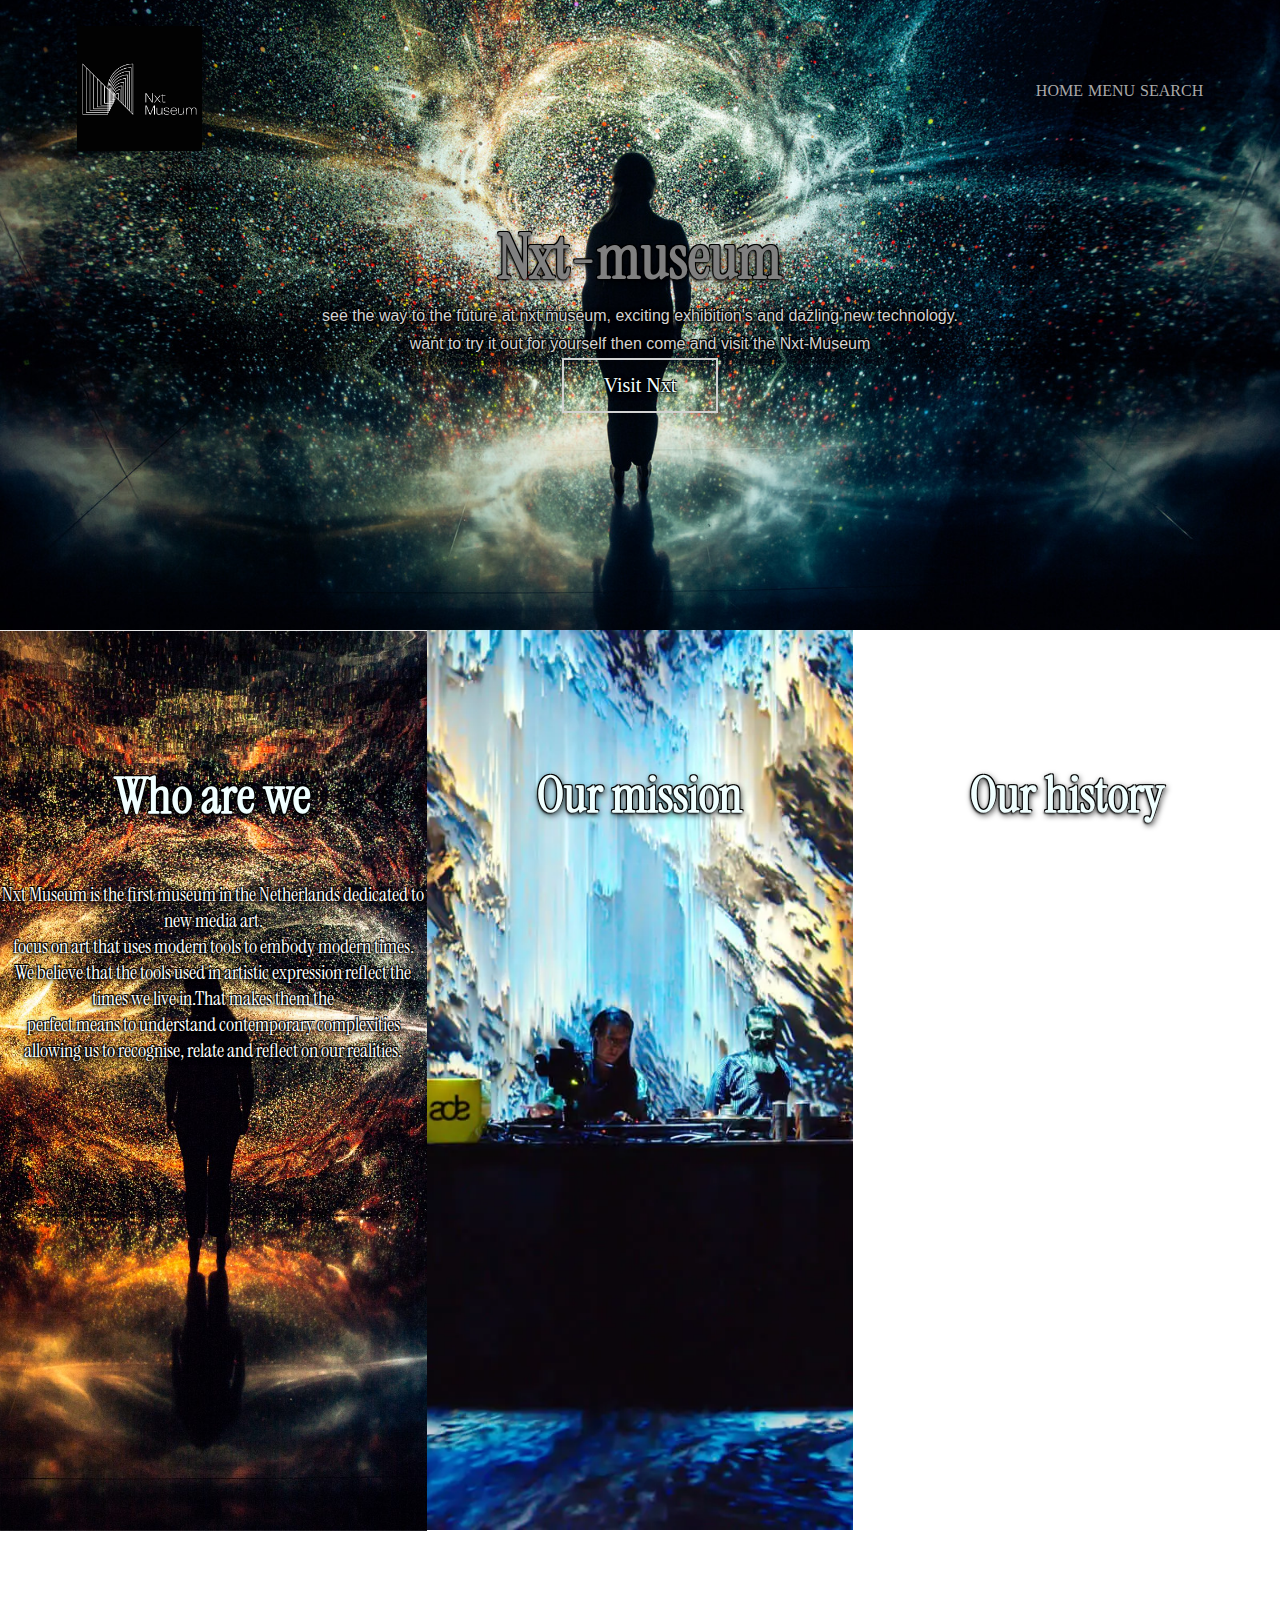
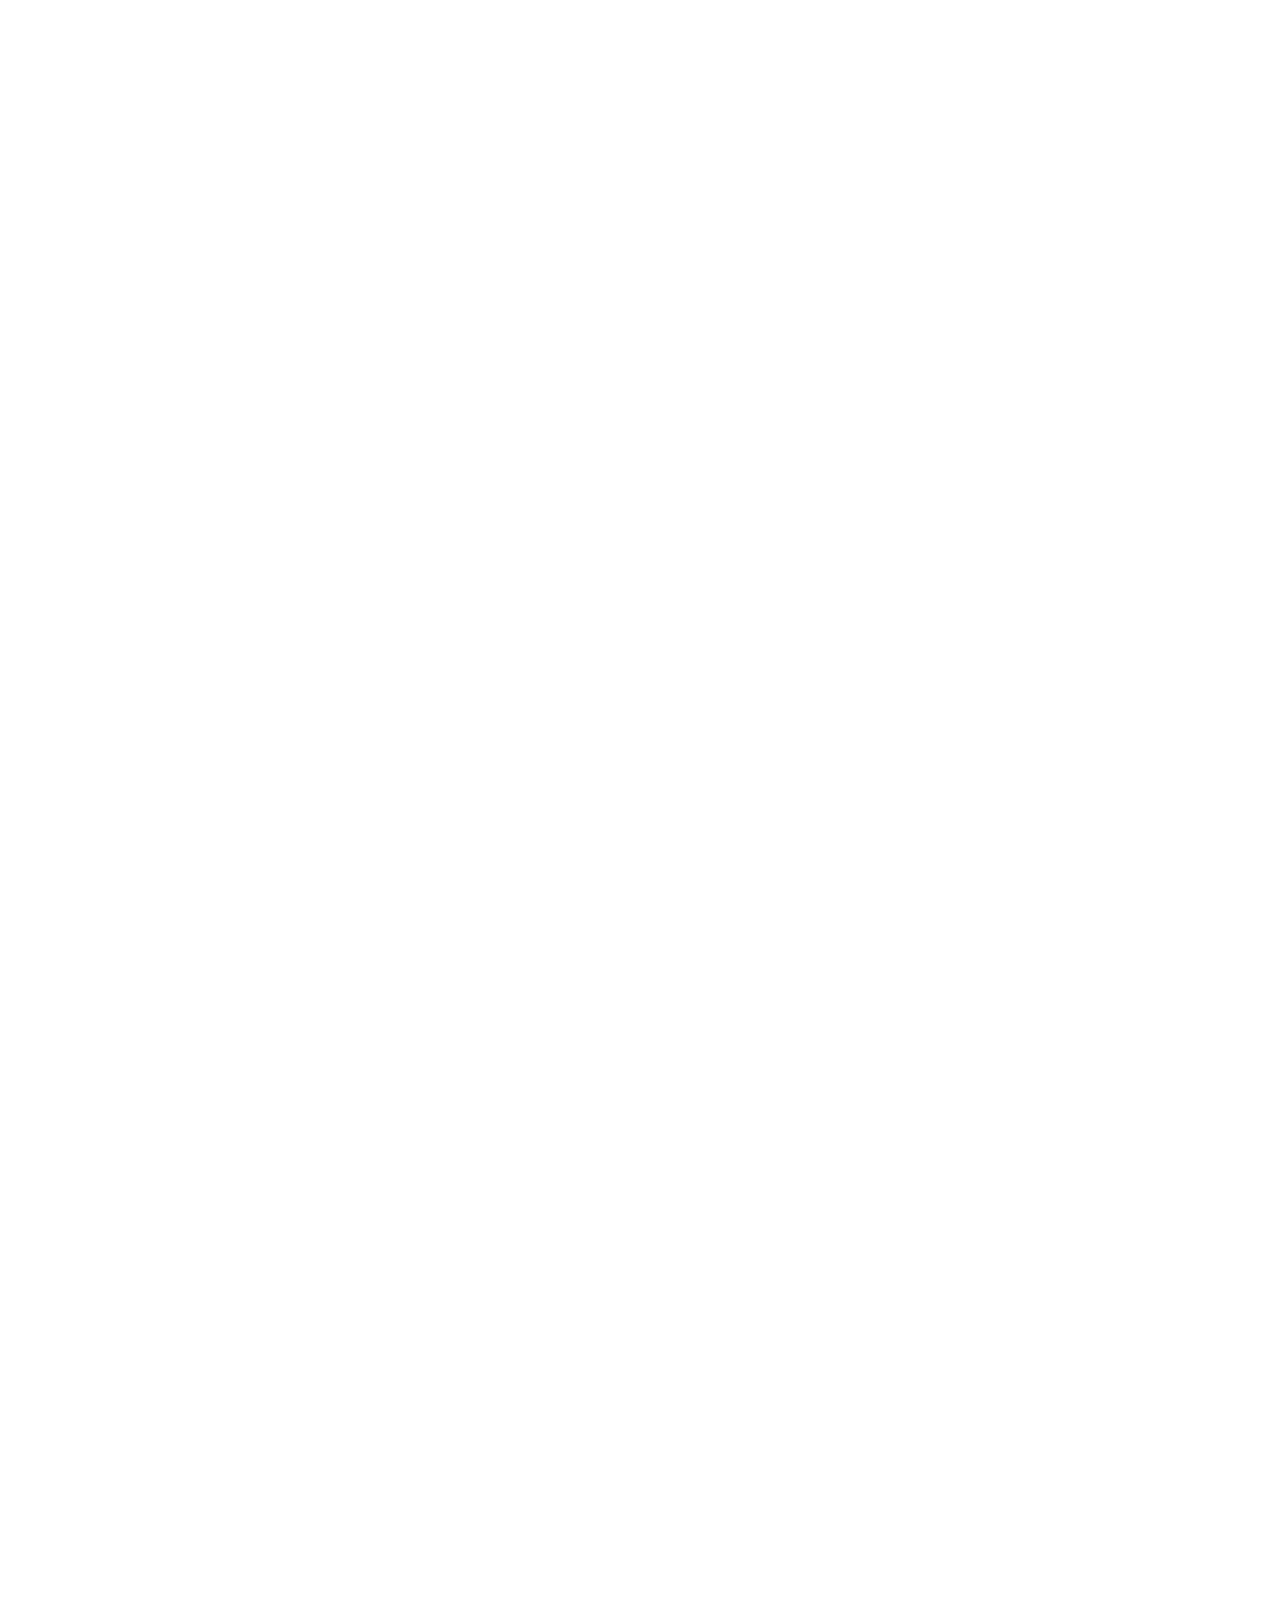
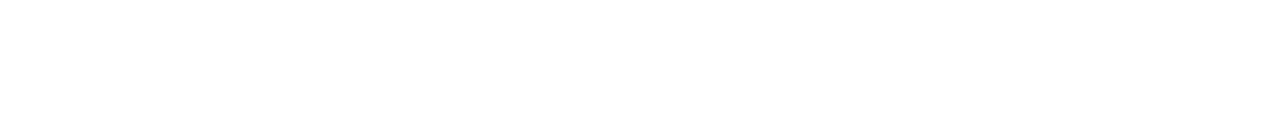
==== index3.html @ 9447f08e "com" ====
<!DOCTYPE html>
<html lang="en">
<head>
    <link rel="stylesheet" href="css/index.css">
    <meta charset="UTF-8">
    <meta name="viewport" content="width=device-width, initial-scale=1.0">
    <title>Nxt-Museum</title>
    <link rel="stylesheet" href="index.css">
    <link rel="preconnect" href="https://fonts.googleapis.com">
    <link rel="preconnect" href="https://fonts.gstatic.com" crossorigin>
    <link href="https://fonts.googleapis.com/css2?family=Instrument+Serif:ital@1&display=swap" rel="stylesheet">
</head>
<body>
    <section class="header">
        <nav>
            <a href="index.html"><img src="download.png"></a>
            <div class="nav-link">
            <ul>
                <li><a href="">HOME</a></li>
                <li><a href="">MENU</a></li>
                <li><a href="">SEARCH</a></li>
            </ul>
            </div>
        </nav>

<div class="text-box">
    <h1>Nxt-museum</h1>
    <p>see the way to the future at nxt museum, exciting exhibition's and dazling new technology.</p>
    <p>want to try it out for yourself then come and visit the Nxt-Museum</p>
    <a href="https://nxtmuseum.com/"class="Nxtlink">Visit Nxt </a>
</div>

    </section>
    <article class="entre" onclick="E_Showinfo()">
        <a href="index.html"><h1><br><br>Who are we</h1></a>
        <P><br><br>
            Nxt Museum is the first museum in the Netherlands 
            dedicated to new media art.<br>focus on art that 
            uses modern tools to embody modern times.<br>We 
            believe that the tools used in artistic expression 
            reflect the times we live in.That makes them the<br> 
            perfect means to understand contemporary 
            complexities allowing us to recognise, 
            relate and reflect on our realities.
        </P>
    </article>
        <article class="more_info" onclick="M_Showinfo()">
            <a href="index4.html"><h1><br><br>Our mission</h1></a>
            <p id="invisible" class="hide"><br><br>Its our mission to facilitate new and next iterations of 
                creative expression. Everything we do, want and fear 
                relates directlyto the future.<br> It is one of the most
                fascinating concepts for the human mind. A thrilling
                source of inspiration that drives endless questions.<br>
                Today, these questions are more important and complex 
                than ever. Whats next?<br> We dont know,but we are 
                endlessly curious to explore together.
            </p>
        </article>
    <article class="history">
        <a href="index2.html"> <h1><br><br>Our history</h1></a>
        <p id="invisible" class="hide"><br><br>Nxt Museum, 
            founded by the young entrepreneur Merel van Helsdingen,
            exhibits large-scale art installations developed from interdisciplinary 
            collaborations between established and emerging artists, designers, technicians, 
            musicians and scientists. the first museum in the Netherlands for new media art,
            opened its doors on August 29, 2020. With a three-part program consisting of exhibitions,
            performances and education, Nxt Museum brings art and technology together with the focus on 'what is next'.</p>
    </article>
</body>
---- index.css ----
*{
    margin: 0;
    padding: 0;
}

body{
    font-size: 20px; 

}

h1{
    font-size:250%; 
}

article{
    width:1000px;
    width: 100%;
    
}
article img{ 
    width:40%;
}

.entre{
    background-image: url(MMLF-scaled-1.jpeg);
    background-size: cover;
    background-position: center;
    min-height: 100vh;
    position: relative;
    top: 150%;
    left: 50%;
    transform: translate(-150%, 0.1%);
    text-align: center;
    color: white;
    width: 33.333%;
}
.entre h1{
    padding: 50%, 60%;
    text-shadow: -1px 1px 2px #000,
                1px 2px 6px #000,
                1px -1px 0 #000,
                -1px -1px 0 #000;
    font-family: 'Instrument Serif', serif;
}
.entre p{
    text-shadow: -1px 1px 2px #000,
                1px 2px 6px #000,
                1px -1px 0 #000,
                -1px -1px 0 #000;
    font-family: 'Instrument Serif', serif;
}
.more_info{
    background-image: url(630cd022c08dc57f480c5abd_Minimal\ Collective\ Nxt\ Museum\ Ivkovic\ Willikens\ ADE\ 2020.webp);
    background-size: cover;
    background-position: center;
    min-height: 100vh;
    position: relative;
    top: 75%;
    left: 33.333%;
    transform: translate(0, -100%);
    text-align: center;
    color: azure;
    width: 33.333%;
}
.more_info h1{
    padding: 50%, 60%;
    text-shadow: -1px 1px 2px #000,
                1px 2px 6px #000,
                1px -1px 0 #000,
                -1px -1px 0 #000;
    font-family: 'Instrument Serif', serif;
}
.more_info p{
    text-shadow: -1px 1px 2px #000,
                1px 2px 6px #000,
                1px -1px 0 #000,
                -1px -1px 0 #000;
    font-family: 'Instrument Serif', serif;
}

.history{
    background-image: url(3.jpg);
    background-size: cover;
    background-position: center;
    min-height: 100vh;
    position: relative;
    top: 75%;
    left: 66.666%;
    transform: translate(0, -200%);
    text-align: center;
    color: azure;
    width: 33.333%;
}
.history h1{
    padding: 50%, 60%;
    text-shadow: -1px 1px 2px #000,
                1px 2px 6px #000,
                1px -1px 0 #000,
                -1px -1px 0 #000;
    font-family: 'Instrument Serif', serif;
}
.history p{
    text-shadow: -1px 1px 2px #000,
                1px 2px 6px #000,
                1px -1px 0 #000,
                -1px -1px 0 #000;
    font-family: 'Instrument Serif', serif;
}
.hide{
    display: none;
}

a h1{
    display: inline-block;
    text-decoration: none;
    color: azure;
}





.header{
    min-height: 70vh;
    width: 100%;
    background-image: url("nxt-museum-in-noord-richt-zich-op-de-nieuwe-generatie.jpg" );
    background-position: center;
    background-size: cover;
    position: relative
}
nav{ 
    flex: 1;
    display: flex;
    flex-direction: row;
    flex-wrap: nowrap;
    padding: 2% 6%;
    justify-content: space-between;
    align-items: center;
}
nav img{
    width: 125px;
}

.nav-links{
    
    text-align: right;
}

.nav-link ul li{
    list-style: none;
    display: inline-block;
    position:relative;
}

.nav-link ul li a{
    color: darkgray;
    text-decoration: none;
    font-size: 16px;

}
.nav-link ul li::after{
    content: '';
    width: 0%;
    height: 2px;
    background: #f1f1f1;
    display: block;
    margin: auto;
    transition: 0.5s;
}
.nav-link ul li:hover::after{
    width: 100%;
}
.text-box{
    color: white;
    width: 90%;
    position: absolute;
    top: 50%;
    left: 50%;
    transform: translate(-50%, -50%);
    text-align: center;
}
.text-box h1{
    font-size: 62px;
    color: gray;
    text-shadow: -1px 1px 2px #000,
                1px 2px 6px #000,
                1px -1px 0 #000,
                -1px -1px 0 #000;
    font-family: 'Instrument Serif', serif;

}
.text-box p{
    color: lightgray;
    margin: 10px 0 5px;
    font-size: 16px;
    text-shadow: -1px 1px 2px #000,
                1px 2px 6px #000,
                1px -1px 0 #000,
                -1px -1px 0 #000;
                font-family: 'Fjalla One', sans-serif;
}
.Nxtlink{
    display: inline-block;
    text-decoration: none;
    color: azure;
    border: 2px solid lightgrey;
    padding: 14px 40px;
    font-size: 20px;
    background: transparent;
    position: relative;
    transition: 1s;
    text-shadow: -1px 1px 2px #000,
                1px 2px 6px #000,
                1px -1px 0 #000,
                -1px -1px 0 #000;
}

.Nxtlink:hover{
    border: 2px solid white;
    background: white;
    color: #000 ;
    text-shadow: -1px 1px 2px azure,
                1px 2px 6px azure,
                1px -1px 0 azure,
                -1px -1px 0 azure;
}

@media(max-width: 700px){
    nav img{
        width: 90px;
    }

}
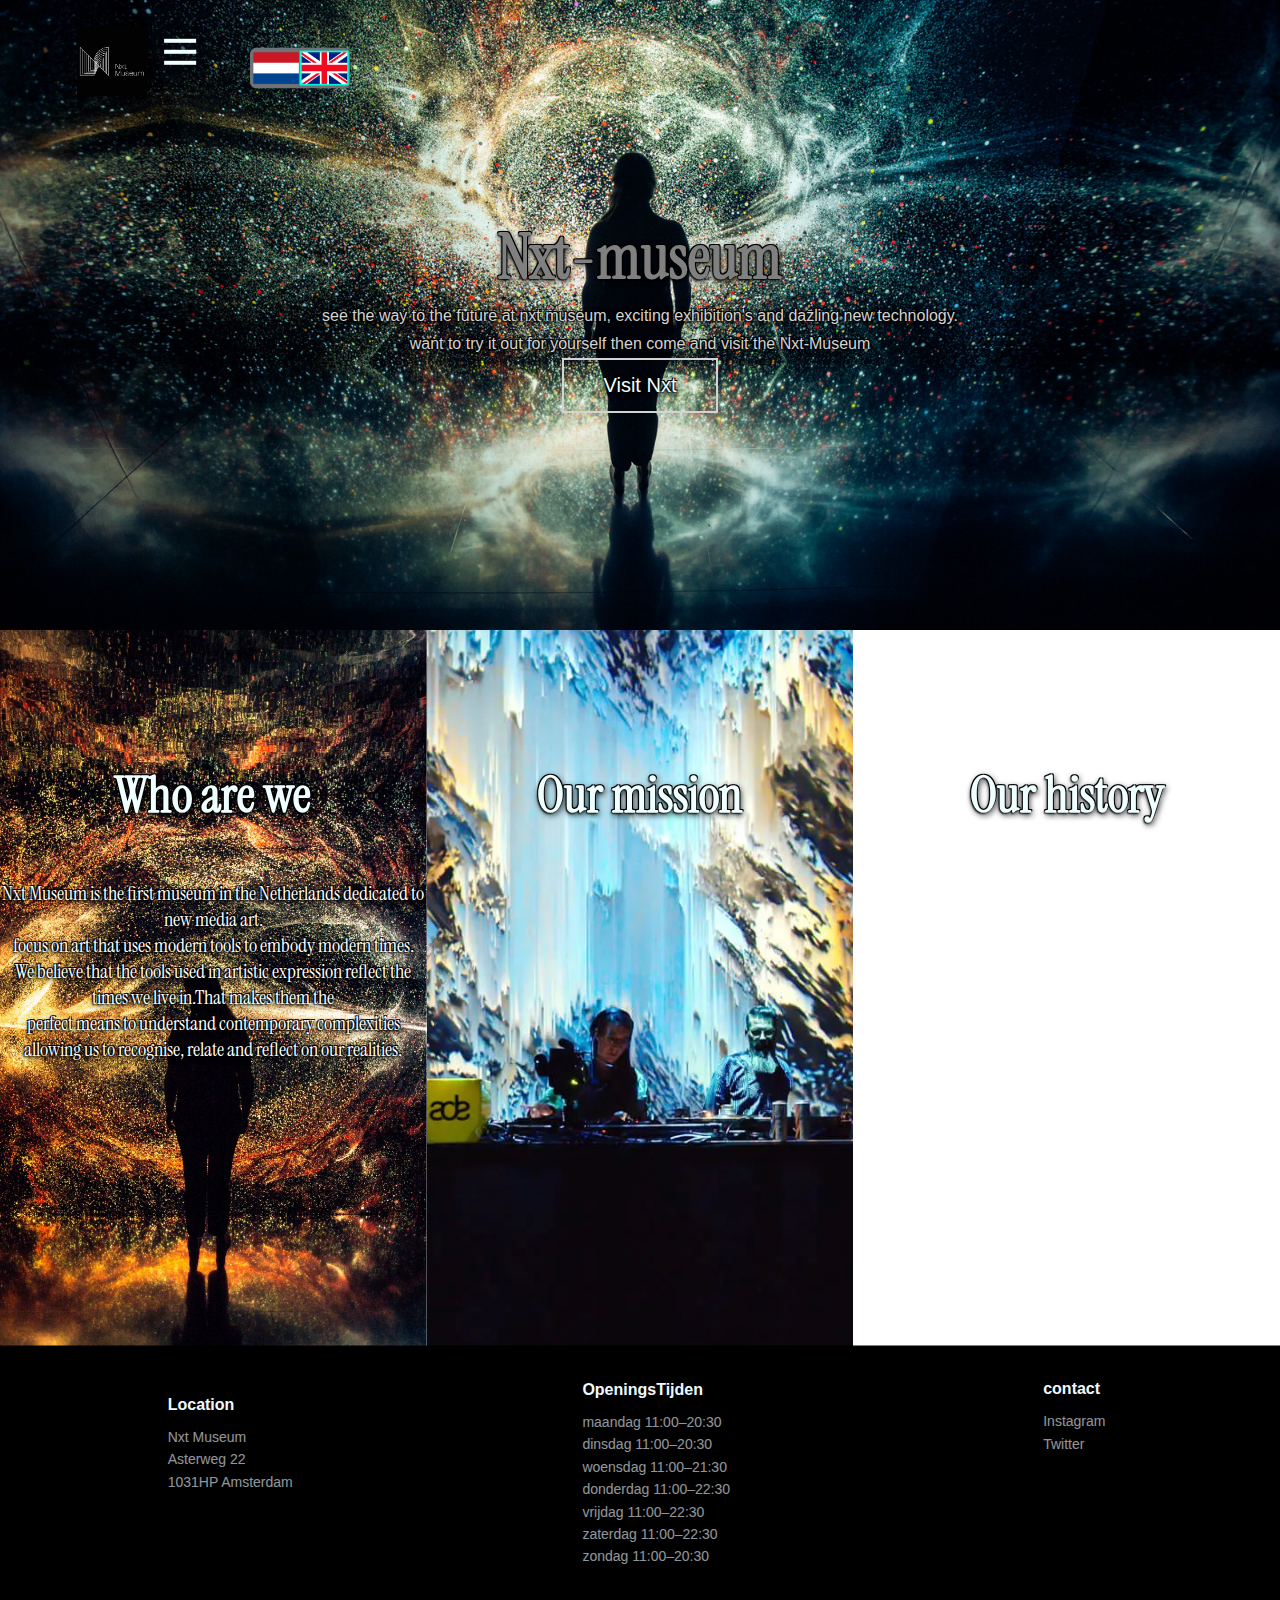
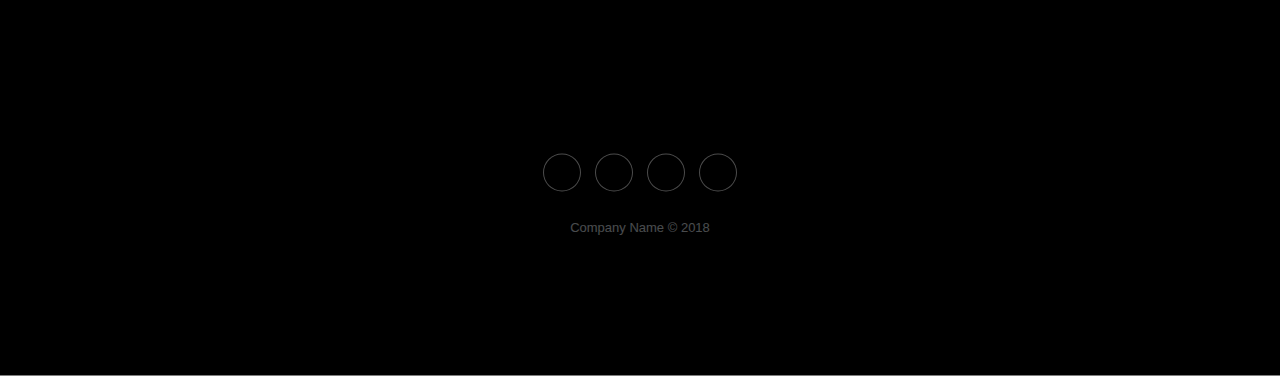
==== commit 695f0a76: "huge" ====
--- a/index3.html
+++ b/index3.html
@@ -11,18 +11,31 @@
     <link href="https://fonts.googleapis.com/css2?family=Instrument+Serif:ital@1&display=swap" rel="stylesheet">
 </head>
 <body>
+    <div class="translate"><a href="index6.html"><img src="27104.png" alt="Translation"></a></div>
     <section class="header">
         <nav>
             <a href="index.html"><img src="download.png"></a>
-            <div class="nav-link">
-            <ul>
-                <li><a href="">HOME</a></li>
-                <li><a href="">MENU</a></li>
-                <li><a href="">SEARCH</a></li>
-            </ul>
+        </nav>
+        <nav>
+            <div class="navbar">
+              <div class="container nav-container">
+                  <input class="checkbox" type="checkbox" name="" id="" />
+                  <div class="hamburger-lines">
+                    <span class="line line1"></span>
+                    <span class="line line2"></span>
+                    <span class="line line3"></span>
+                  </div>  
+                <div class="logo">
+                </div>
+                <div class="menu-items">
+                  <li><a href="">Home</a></li>
+                  <li><a href="">about</a></li>
+                  <li><a href="">Search</a></li>
+                  <li><a href="">contact</a></li>
+                </div>
+              </div>
             </div>
-        </nav>
-
+          </nav>
 <div class="text-box">
     <h1>Nxt-museum</h1>
     <p>see the way to the future at nxt museum, exciting exhibition's and dazling new technology.</p>
@@ -33,7 +46,7 @@
     </section>
     <article class="entre" onclick="E_Showinfo()">
         <a href="index.html"><h1><br><br>Who are we</h1></a>
-        <P><br><br>
+        <P id="invisible"><br><br>
             Nxt Museum is the first museum in the Netherlands 
             dedicated to new media art.<br>focus on art that 
             uses modern tools to embody modern times.<br>We 
@@ -66,5 +79,56 @@
             opened its doors on August 29, 2020. With a three-part program consisting of exhibitions,
             performances and education, Nxt Museum brings art and technology together with the focus on 'what is next'.</p>
     </article>
+    <div class="footer-dark">
+        <footer>
+            <div class="container">
+                <div class="row">
+                    <div class="Location">
+                        <h3>Location</h3>
+                        <ul>
+                            <li><a href="#">Nxt Museum</a></li>
+                            <li><a href="#">Asterweg 22</a></li>
+                            <li><a href="#">1031HP Amsterdam</a></li>
+                        </ul>
+                    </div>
+                    <div class="contact">
+                        <h3>contact</h3>
+                        <ul>
+                            <li><a href="https://www.instagram.com/nxtmuseum/">Instagram</a></li>
+                            <li><a href="https://twitter.com/nxtmuseum">Twitter</a></li>
+                        </ul>
+                    </div>
+                    <div class="OpeningsTijden">
+                        <h3>OpeningsTijden</h3>
+                    <ul>
+                        <li><a>maandag    11:00–20:30</a></li>
+                        <li><a>dinsdag    11:00–20:30</a></li>
+                        <li><a>woensdag    11:00–21:30</a></li>
+                        <li><a>donderdag    11:00–22:30</a></li>
+                        <li><a>vrijdag    11:00–22:30</a></li>
+                        <li><a>zaterdag    11:00–22:30</a></li>
+                        <li><a>zondag    11:00–20:30</a></li>
+                    </ul>
+                    </div>
+                    <div class="col item social"><a href="#"><i class="icon ion-social-facebook"></i></a><a href="#"><i class="icon ion-social-twitter"></i></a><a href="#"><i class="icon ion-social-snapchat"></i></a><a href="#"><i class="icon ion-social-instagram"></i></a></div>
+                </div>
+                <p class="copyright">Company Name © 2018</p>
+            </div>
+        </footer>
+    </div>
+    <script src="https://cdnjs.cloudflare.com/ajax/libs/jquery/3.2.1/jquery.min.js"></script>
+    <script src="https://cdnjs.cloudflare.com/ajax/libs/twitter-bootstrap/4.1.3/js/bootstrap.bundle.min.js"></script>
 </body>
 
+
+<script>
+    $(function() {
+        $("#visible").click(function(){
+            $('#invisible').toggleClass("show");
+        });
+    });
+</script>
+
+
+</html>
+
--- a/index.css
+++ b/index.css
@@ -29,10 +29,10 @@
     position: relative;
     top: 150%;
     left: 50%;
-    transform: translate(-150%, 0.1%);
+    transform: translate(-150.07%, 0%);
     text-align: center;
     color: white;
-    width: 33.333%;
+    width: 33.334%;
 }
 .entre h1{
     padding: 50%, 60%;
@@ -50,7 +50,7 @@
     font-family: 'Instrument Serif', serif;
 }
 .more_info{
-    background-image: url(630cd022c08dc57f480c5abd_Minimal\ Collective\ Nxt\ Museum\ Ivkovic\ Willikens\ ADE\ 2020.webp);
+    background-image: url(2.webp);
     background-size: cover;
     background-position: center;
     min-height: 100vh;
@@ -92,6 +92,7 @@
     width: 33.333%;
 }
 .history h1{
+
     padding: 50%, 60%;
     text-shadow: -1px 1px 2px #000,
                 1px 2px 6px #000,
@@ -111,9 +112,8 @@
 }
 
 a h1{
+    color: azure;
     display: inline-block;
-    text-decoration: none;
-    color: azure;
 }
 
 
@@ -138,7 +138,7 @@
     align-items: center;
 }
 nav img{
-    width: 125px;
+    width: 70px;
 }
 
 .nav-links{
@@ -230,4 +230,329 @@
         width: 90px;
     }
 
-}+}
+
+
+
+.model{
+    position: relative;
+    top: 50%;
+    left: 50%;
+    transform: translate(-50%, 0%) scale(0);
+    border: 1px solid azure;
+    border-radius: 30px;
+    z-index: 10;
+    background-color: black;
+    transition: 200ms ease-in-out;
+}
+
+
+.model_header{
+    padding: 10px 15px;
+    display: flex;
+    justify-content: space-between;
+    align-items: center;
+    border-bottom: 1px solid black;
+}
+.model.active{
+    transform: translate(-50%, 0%) scale(1);
+}
+
+.title{
+    font-size: 1.25rem;
+    font-weight: bold;
+}
+
+.closebutton{
+    cursor: pointer;
+    border: none;
+    outline: none;
+    color: azure;
+    background: none;
+}
+
+html body{
+    width: 100%;
+    height:0vh;
+    margin: 0;
+    padding: 0;
+    overflow-x: hidden;
+}
+
+.entrebutton{
+    background: none;
+    outline: none;
+    border: none;
+    color: azure;
+    cursor: pointer;
+}
+
+.model-body{
+    padding: 10px 15px;
+
+}
+
+#overlay{
+    position: fixed;
+    opacity: 0;
+    top: 0;
+    left: 0;
+    right: 0;
+    bottom: 0;
+    background-color: rgba(0, 0, 0, .5);
+    pointer-events: none;
+    transition: 200ms ease-in-out;
+}
+
+#overlay.active{
+    opacity: 1;
+    pointer-events: all;
+}
+
+
+
+
+@import url("https://fonts.googleapis.com/css2?family=Poppins:ital,wght@0,100;0,200;0,300;0,400;0,500;0,600;0,700;0,800;0,900;1,100;1,200;1,300;1,400;1,500;1,600;1,700;1,800;1,900&display=swap");
+
+* {
+  margin: 0;
+  padding: 0;
+  box-sizing: border-box;
+}
+
+body {
+  font-family: "Poppins", sans-serif;
+}
+
+.container {
+  /* max-width: 1050px; */
+  width: 90%;
+  margin: auto;
+}
+
+.navbar {
+  width: 15%;
+
+  z-index: 1;
+}
+
+.nav-container {
+  display: flex;
+  justify-content: space-between;
+  align-items: center;
+  height: 62px;
+}
+
+.navbar .menu-items {
+  display: flex;
+}
+
+.navbar .nav-container li {
+  list-style: none;
+}
+
+.navbar .nav-container a {
+  text-decoration: none;
+  color: azure;
+  font-weight: 500;
+  font-size: 1.2rem;
+  padding: 0.7rem;
+}
+
+.navbar .nav-container a:hover{
+    font-weight: bolder;
+}
+
+.nav-container {
+  display: block;
+  position: relative;
+  height: 60px;
+}
+
+.nav-container .checkbox {
+  position: absolute;
+  display: block;
+  height: 32px;
+  width: 32px;
+  top: 20px;
+  left: 20px;
+  z-index: 5;
+  opacity: 0;
+  cursor: pointer;
+}
+
+.nav-container .hamburger-lines {
+  display: block;
+  height: 26px;
+  width: 32px;
+  position: absolute;
+  top: 17px;
+  left: 20px;
+  z-index:2;
+  display: flex;
+  flex-direction: column;
+  justify-content: space-between;
+}
+
+.nav-container .hamburger-lines .line {
+  display: block;
+  height: 4px;
+  width: 100%;
+  background: azure;
+}
+
+.nav-container .hamburger-lines .line1 {
+  transform-origin: 0% 0%;
+  transition: transform 0.4s ease-in-out;
+}
+
+.nav-container .hamburger-lines .line2 {
+  transition: transform 0.2s ease-in-out;
+}
+
+.nav-container .hamburger-lines .line3 {
+  transform-origin: 0% 100%;
+  transition: transform 0.4s ease-in-out;
+}
+
+.navbar .menu-items {
+  padding-top: 120px;
+  box-shadow: inset 0 0 2000px rgba(0, 0, 0, 0.9);
+  height: 65vh;
+  width: 160%;
+  transform: translate(-150%);
+  display: flex;
+  flex-direction: column;
+  margin-left: -190px;
+  padding-left: 0px;
+  transition: transform 0.5s ease-in-out;
+  text-align: center;
+}
+
+.navbar .menu-items li {
+  margin-bottom: 1.2rem;
+  font-size: 1.5rem;
+  font-weight: 1000;
+}
+
+
+
+.nav-container input[type="checkbox"]:checked ~ .menu-items {
+  transform: translateX(0);
+}
+
+.nav-container input[type="checkbox"]:checked ~ .hamburger-lines .line1 {
+  transform: rotate(45deg);
+}
+
+.nav-container input[type="checkbox"]:checked ~ .hamburger-lines .line2 {
+  transform: scaleY(0);
+}
+
+.nav-container input[type="checkbox"]:checked ~ .hamburger-lines .line3 {
+  transform: rotate(-45deg);
+}
+
+.nav-container input[type="checkbox"]:checked ~ .logo{
+  display: none;
+}
+
+.navbar{
+        transform: translate(35%, -217%);
+}
+
+
+
+  .footer-dark {
+    padding:50px 0;
+    color:#f0f9ff;
+    background-color:black;
+    transform: translate(0, -315%);
+    height: 70vh;
+    
+  }
+  
+  .footer-dark h3 {
+    margin-top:0;
+    margin-bottom:12px;
+    font-weight:bold;
+    font-size:16px;
+  }
+  
+  .footer-dark ul {
+    padding:0;
+    list-style:none;
+    line-height:1.6;
+    font-size:14px;
+    margin-bottom:0;
+  }
+  
+  .footer-dark ul a {
+    color:inherit;
+    text-decoration:none;
+    opacity:0.6;
+  }
+  
+  .footer-dark ul a:hover {
+    opacity:0.8;
+  }
+  
+  
+  .footer-dark .item.text {
+    margin-bottom:36px;
+  }
+  
+  .footer-dark .item.text p {
+    opacity:0.6;
+    margin-bottom:0;
+  }
+  
+  .footer-dark .item.social {
+    text-align:center;
+  }
+  
+  
+  .footer-dark .item.social > a {
+    font-size:20px;
+    width:36px;
+    height:36px;
+    line-height:36px;
+    display:inline-block;
+    text-align:center;
+    border-radius:50%;
+    box-shadow:0 0 0 1px rgba(255,255,255,0.4);
+    margin:0 8px;
+    color:#fff;
+    opacity:0.75;
+  }
+  
+  .footer-dark .item.social > a:hover {
+    opacity:0.9;
+  }
+  
+  .footer-dark .copyright {
+    text-align:center;
+    padding-top:24px;
+    opacity:0.3;
+    font-size:13px;
+    margin-bottom:0;
+  }
+
+  .OpeningsTijden{
+    transform: translate(45%, -100%);
+  } 
+
+  .contact{
+    transform: translate(85%, -150%);
+  }
+  .Location{
+    transform: translate(9%, 0);
+  }
+
+
+  .translate img{
+    width: 100px;
+    transform: translate(250%, 80%);
+    position: absolute;
+    z-index: 100;
+  }